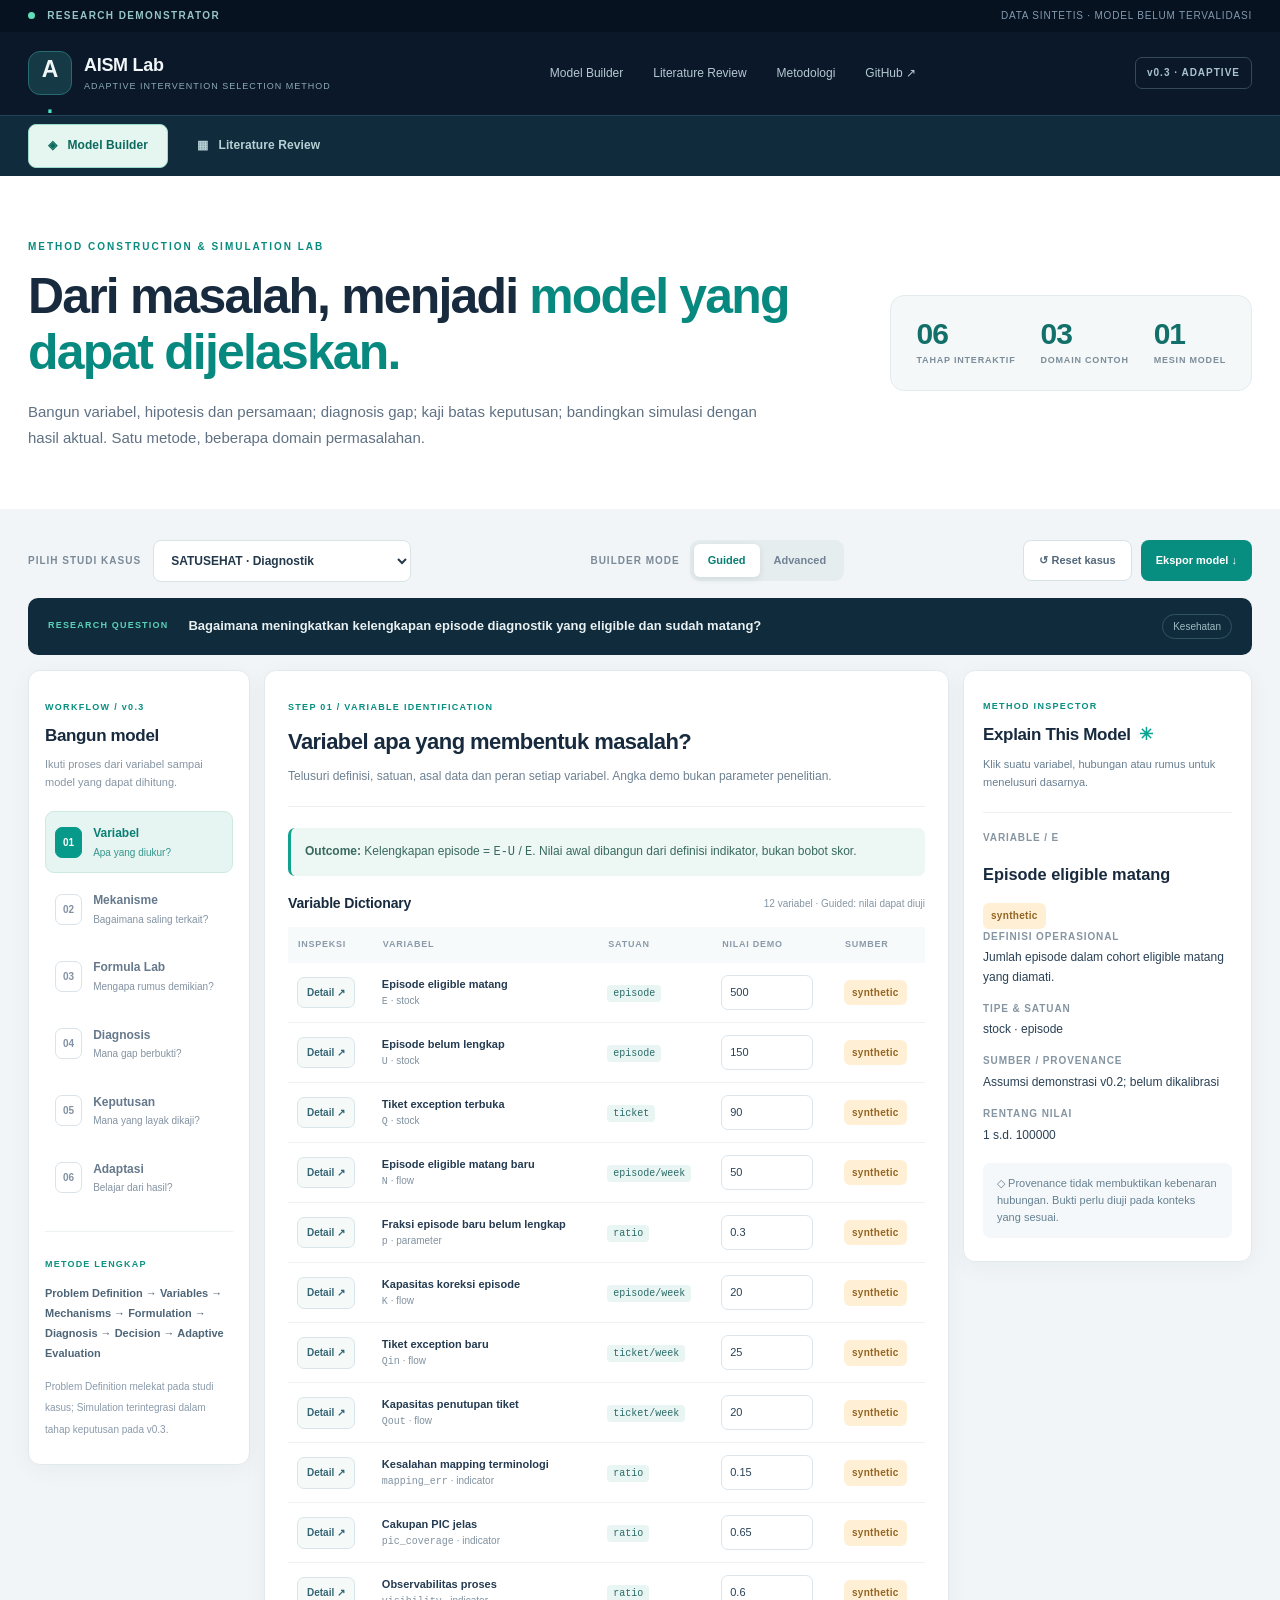
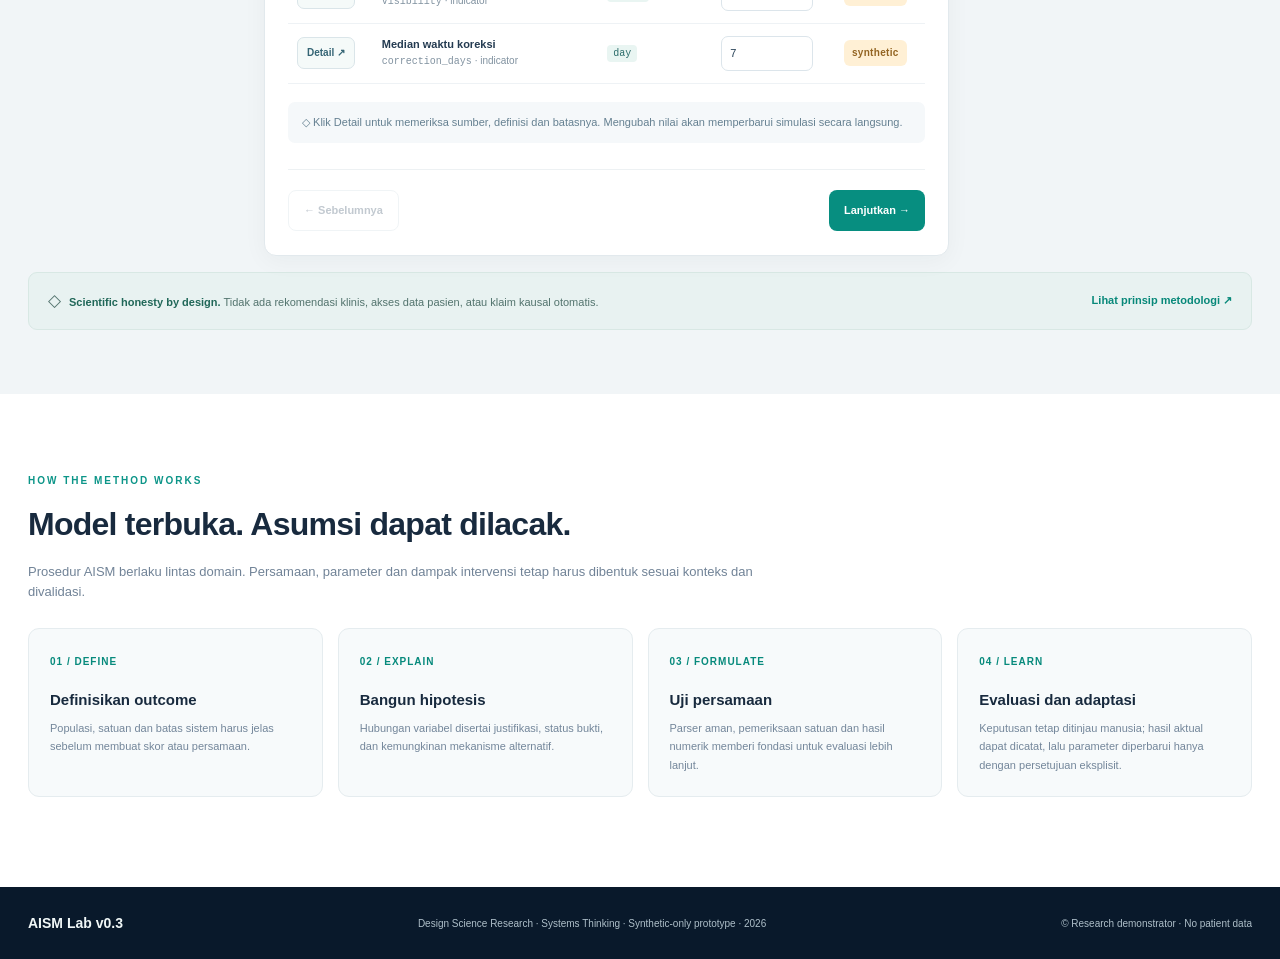
==== legacy.html @ 064d6d62 "Preserve original six-stage research model builder as legacy lab" ====
<!doctype html>
<html lang="id">
<head>
  <meta charset="utf-8">
  <meta name="viewport" content="width=device-width,initial-scale=1">
  <meta name="theme-color" content="#0B1829">
  <meta name="description" content="AISM Lab v0.3: bangun variabel, hipotesis mekanisme, persamaan dan simulasi intervensi secara transparan.">
  <title>AISM Lab v0.3 — Explainable Intervention Decision Lab</title>
  <link rel="stylesheet" href="./styles.css">
  <link rel="stylesheet" href="./mobile.css">
</head>
<body>
  <div class="notice"><span class="live-dot"></span> RESEARCH DEMONSTRATOR <span class="notice-right">DATA SINTETIS · MODEL BELUM TERVALIDASI</span></div>
  <header class="header">
    <div class="shell head-inner">
      <a class="identity" href="./"><span class="mark">A<span>.</span></span><span class="brand-copy"><strong>AISM Lab</strong><small>ADAPTIVE INTERVENTION SELECTION METHOD</small></span></a>
      <nav class="head-nav"><a href="#builder">Model Builder</a><a href="./literature.html">Literature Review</a><a href="#method">Metodologi</a><a href="https://github.com/bofandra/aism" target="_blank" rel="noopener noreferrer">GitHub ↗</a></nav>
      <span class="version">v0.3 · ADAPTIVE</span>
    </div>
  </header>
  <nav class="page-tabs" aria-label="Halaman AISM Lab"><div class="shell page-tabs-inner"><a class="page-tab current" aria-current="page" href="./#builder">◈ &nbsp; Model Builder</a><a class="page-tab" href="./literature.html">▦ &nbsp; Literature Review</a></div></nav>
  <main>
    <section class="intro shell">
      <div class="intro-text"><span class="eyebrow">METHOD CONSTRUCTION & SIMULATION LAB</span><h1>Dari masalah, menjadi <em>model yang dapat dijelaskan.</em></h1><p>Bangun variabel, hipotesis dan persamaan; diagnosis gap; kaji batas keputusan; bandingkan simulasi dengan hasil aktual. Satu metode, beberapa domain permasalahan.</p><a class="btn btn-primary mobile-start" href="#builder">Mulai simulasi →</a><a class="btn btn-outline mobile-start" href="./literature.html" style="margin-left:8px">Review novelty ↗</a></div>
      <div class="intro-metrics"><div><strong>06</strong><span>TAHAP INTERAKTIF</span></div><div><strong>03</strong><span>DOMAIN CONTOH</span></div><div><strong>01</strong><span>MESIN MODEL</span></div></div>
    </section>
    <section class="lab-section" id="builder">
      <div class="shell">
        <div class="lab-toolbar">
          <div class="choose"><label for="domain">PILIH STUDI KASUS</label><select id="domain" aria-label="Pilih domain contoh"><option value="satusehat">SATUSEHAT · Diagnostik</option><option value="education">Pendidikan · Retensi Mahasiswa</option><option value="logistics">Logistik · Pengiriman Tepat Waktu</option></select></div>
          <div class="mode-switch"><span>BUILDER MODE</span><div class="segmented"><button id="guided" class="selected" type="button" aria-pressed="true">Guided</button><button id="advanced" type="button" aria-pressed="false">Advanced</button></div></div>
          <div class="toolbar-actions"><button id="reset" class="btn btn-outline" type="button">↺ Reset kasus</button><button id="export" class="btn btn-primary" type="button">Ekspor model ↓</button></div>
        </div>
        <div class="question-strip"><span class="question-index">RESEARCH QUESTION</span><strong id="question"></strong><span class="question-meta" id="case-sector"></span></div>
        <div class="lab-layout">
          <aside class="stepper panel" aria-label="Tahap AISM">
            <span class="section-kicker">WORKFLOW / v0.3</span>
            <h2>Bangun model</h2>
            <p>Ikuti proses dari variabel sampai model yang dapat dihitung.</p>
            <div class="mobile-step-progress" id="mobile-step-progress" aria-live="polite">Tahap 1 dari 6</div>
            <div class="steps">
              <button type="button" data-step="variables" class="active"><span>01</span><span><strong>Variabel</strong><small>Apa yang diukur?</small></span></button>
              <button type="button" data-step="mechanisms"><span>02</span><span><strong>Mekanisme</strong><small>Bagaimana saling terkait?</small></span></button>
              <button type="button" data-step="formulas"><span>03</span><span><strong>Formula Lab</strong><small>Mengapa rumus demikian?</small></span></button>
              <button type="button" data-step="diagnosis"><span>04</span><span><strong>Diagnosis</strong><small>Mana gap berbukti?</small></span></button>
              <button type="button" data-step="interventions"><span>05</span><span><strong>Keputusan</strong><small>Mana yang layak dikaji?</small></span></button>
              <button type="button" data-step="evaluation"><span>06</span><span><strong>Adaptasi</strong><small>Belajar dari hasil?</small></span></button>
            </div>
            <div class="side-promo"><span>METODE LENGKAP</span><p>Problem Definition → Variables → Mechanisms → Formulation → Diagnosis → Decision → Adaptive Evaluation</p><small>Problem Definition melekat pada studi kasus; Simulation terintegrasi dalam tahap keputusan pada v0.3.</small></div>
          </aside>
          <section class="main-panel panel" aria-live="polite">
            <div class="workspace-head"><span class="section-kicker" id="step-tag">STEP 01 / VARIABLE IDENTIFICATION</span><h2 id="step-title">Variabel apa yang membentuk masalah?</h2><p id="step-description"></p></div>
            <div id="work-area"></div>
            <div class="stage-nav"><button id="prev" class="btn btn-outline" type="button">← Sebelumnya</button><button id="next" class="btn btn-primary" type="button">Lanjutkan →</button></div>
          </section>
          <button type="button" id="inspector-backdrop" class="inspector-backdrop" aria-label="Tutup panel penjelasan" tabindex="-1"></button>
          <aside class="inspector panel" id="inspector" aria-label="Penjelasan metodologis" tabindex="-1">
            <div class="inspector-head"><button type="button" id="inspector-close" class="inspector-close" aria-label="Tutup penjelasan">✕ <span>Tutup</span></button><span class="section-kicker">METHOD INSPECTOR</span><h2 id="inspector-heading">Explain This Model <span>✳</span></h2><p>Klik suatu variabel, hubungan atau rumus untuk menelusuri dasarnya.</p></div>
            <div id="inspector-body"></div>
          </aside>
        </div>
        <div id="alerts" aria-live="polite"></div>
        <div class="bottom-strip"><div><span class="shield">◇</span><strong>Scientific honesty by design.</strong> Tidak ada rekomendasi klinis, akses data pasien, atau klaim kausal otomatis.</div><a href="#method">Lihat prinsip metodologi ↗</a></div>
      </div>
    </section>
    <section id="method" class="method shell">
      <div class="section-heading"><span class="eyebrow dark">HOW THE METHOD WORKS</span><h2>Model terbuka. Asumsi dapat dilacak.</h2><p>Prosedur AISM berlaku lintas domain. Persamaan, parameter dan dampak intervensi tetap harus dibentuk sesuai konteks dan divalidasi.</p></div>
      <div class="method-grid">
        <article><span>01 / DEFINE</span><h3>Definisikan outcome</h3><p>Populasi, satuan dan batas sistem harus jelas sebelum membuat skor atau persamaan.</p></article>
        <article><span>02 / EXPLAIN</span><h3>Bangun hipotesis</h3><p>Hubungan variabel disertai justifikasi, status bukti, dan kemungkinan mekanisme alternatif.</p></article>
        <article><span>03 / FORMULATE</span><h3>Uji persamaan</h3><p>Parser aman, pemeriksaan satuan dan hasil numerik memberi fondasi untuk evaluasi lebih lanjut.</p></article>
        <article><span>04 / LEARN</span><h3>Evaluasi dan adaptasi</h3><p>Keputusan tetap ditinjau manusia; hasil aktual dapat dicatat, lalu parameter diperbarui hanya dengan persetujuan eksplisit.</p></article>
      </div>
    </section>
  </main>
  <footer><div class="shell"><strong>AISM Lab v0.3</strong><span>Design Science Research · Systems Thinking · Synthetic-only prototype · 2026</span><span>© Research demonstrator · No patient data</span></div></footer>
  <script type="module" src="./src/ui.mjs"></script>
  <script>if(location.hash==="#literature")location.replace("./literature.html");</script>
</body>
</html>
---- styles.css ----
:root{--navy:#0b1829;--navy2:#112b3d;--teal:#0b9383;--teal2:#dff5ee;--text:#182a3e;--sub:#637489;--line:#e2e9ed;--bg:#f1f5f7;--white:#fff;--warn:#a97831;--bad:#b45651;--shadow:0 5px 25px rgba(13,36,57,.045)}
*{box-sizing:border-box}html{scroll-behavior:smooth}body{font:14px/1.55 Inter,ui-sans-serif,-apple-system,BlinkMacSystemFont,"Segoe UI",sans-serif;background:#fff;color:var(--text);margin:0}input,select,button,textarea{font:inherit}button{cursor:pointer}a{color:inherit;text-decoration:none}button:focus-visible,a:focus-visible,input:focus-visible,select:focus-visible,textarea:focus-visible{outline:3px solid #38c6b4;outline-offset:2px}.shell{width:min(1370px,calc(100% - 56px));margin:auto}.notice{background:#071221;color:#95c5c4;font-size:10px;letter-spacing:1.4px;font-weight:750;padding:8px max(28px,calc((100vw - 1370px)/2))}.notice-right{float:right;color:#829aae;font-weight:500;letter-spacing:.8px}.live-dot{display:inline-block;width:7px;height:7px;background:#5fdeb9;border-radius:50%;margin-right:8px}.header{background:var(--navy);color:#f1f6f8}.head-inner{min-height:83px;display:flex;align-items:center;justify-content:space-between;gap:20px}.identity{display:flex;gap:12px;align-items:center}.mark{background:#163a45;border:1px solid #286a72;width:44px;height:44px;border-radius:12px;display:grid;place-items:center;font-size:23px;font-weight:850}.mark span{color:#4be2c4}.brand-copy strong,.brand-copy small{display:block}.brand-copy strong{font-size:18px;letter-spacing:-.3px}.brand-copy small{font-size:9px;letter-spacing:1px;color:#8daab8}.head-nav{display:flex;gap:30px;font-size:12px;color:#b5c9d2}.head-nav a:hover{color:#55dfc6}.version{border:1px solid #36495c;border-radius:7px;padding:7px 11px;font-size:10px;font-weight:750;letter-spacing:1px;color:#a9c3cc}.intro{display:flex;align-items:center;justify-content:space-between;gap:36px;padding:59px 0 57px}.intro-text{max-width:780px}.eyebrow{color:#088b7e;font-size:10px;font-weight:850;letter-spacing:2px}.intro h1{font-size:clamp(30px,3.9vw,51px);letter-spacing:-1.8px;line-height:1.12;margin:13px 0 18px}.intro h1 em{font-style:normal;color:#07897f}.intro p{color:#5f7183;max-width:745px;font-size:15px;line-height:1.75;margin:0}.intro-metrics{display:flex;gap:25px;background:#f4f8f8;padding:23px 25px;border:1px solid #e4ebee;border-radius:14px;flex:none}.intro-metrics div{display:grid;gap:5px;min-width:68px}.intro-metrics strong{font-size:30px;line-height:1;font-weight:800;letter-spacing:-1px;color:#126f69}.intro-metrics span{font-size:9px;letter-spacing:.8px;color:#7c8c99;font-weight:800;white-space:nowrap}.lab-section{background:var(--bg);padding:31px 0 64px}.lab-toolbar{display:flex;justify-content:space-between;align-items:center;gap:20px;flex-wrap:wrap;margin-bottom:16px}.choose{display:flex;align-items:center;gap:12px}.choose label,.mode-switch>span{font-size:10px;letter-spacing:1px;font-weight:850;color:#7b8a98}.choose select{border:1px solid #d9e4e7;border-radius:8px;background:#fff;color:#23384b;font-size:12px;font-weight:750;padding:12px 28px 12px 13px;min-width:235px}.mode-switch{display:flex;align-items:center;gap:10px}.segmented{display:flex;background:#e5edef;padding:4px;border-radius:9px}.segmented button{background:transparent;border:0;padding:8px 14px;border-radius:6px;color:#718294;font-weight:750;font-size:11px}.segmented button.selected{background:#fff;color:#087e73;box-shadow:0 2px 7px #091e2b18}.toolbar-actions{display:flex;gap:9px}.btn{border:0;background:#fff;border-radius:8px;padding:11px 15px;font-size:11px;font-weight:800;display:inline-flex;align-items:center;gap:8px;justify-content:center;white-space:nowrap}.btn-primary{background:#078e80;color:#fff}.btn-primary:hover{background:#087d72}.btn-outline{background:#fff;border:1px solid #d7e2e7;color:#52677b}.btn-outline:hover{background:#f9fcfd}.btn:disabled{opacity:.35;cursor:not-allowed}.question-strip{background:#102b3b;color:#e8f0f2;border-radius:10px;padding:16px 20px;display:flex;align-items:center;gap:20px;margin-bottom:15px}.question-index{letter-spacing:1.2px;font-size:9px;font-weight:850;color:#5ad0b8;white-space:nowrap}.question-strip strong{font-size:13px;font-weight:600;flex:1}.question-meta{color:#9fbdc4;border:1px solid #315364;padding:4px 10px;border-radius:20px;font-size:10px;white-space:nowrap}.lab-layout{display:grid;grid-template-columns:222px minmax(0,1fr) 289px;gap:14px;align-items:start}.panel{background:var(--white);border:1px solid var(--line);border-radius:12px;box-shadow:var(--shadow)}.stepper{padding:24px 16px}.section-kicker{font-size:9px;letter-spacing:1.3px;color:#078f80;font-weight:850}.stepper h2,.inspector h2{font-size:17px;letter-spacing:-.35px;margin:6px 0 7px}.stepper>p,.inspector-head>p{font-size:11px;color:#8695a3;line-height:1.6;margin:0 0 20px}.steps{display:grid;gap:5px}.steps button{padding:12px 9px;border:1px solid transparent;background:transparent;width:100%;border-radius:9px;display:flex;align-items:center;gap:11px;text-align:left;color:#66798c}.steps button:hover{background:#f6f9fb}.steps button.active{background:#e7f5f2;border-color:#cbeae2;color:#087f72}.steps button>span:first-child{font-size:10px;border:1px solid #d9e3e9;border-radius:7px;padding:7px;font-weight:850;color:#8392a3}.steps button.active>span:first-child{background:#079989;color:#fff;border-color:#079989}.steps strong,.steps small{display:block}.steps strong{font-size:12px}.steps small{font-size:10px;opacity:.8;margin-top:2px}.side-promo{border-top:1px solid #edf2f3;margin-top:22px;padding-top:20px}.side-promo>span{font-size:9px;color:#0c9081;letter-spacing:1.2px;font-weight:850}.side-promo p{font-size:11px;color:#4e6578;font-weight:700;line-height:1.8}.side-promo small{color:#8a9aaa;font-size:10px}.main-panel{min-height:610px;padding:24px 23px}.workspace-head{border-bottom:1px solid #edf0f3;padding-bottom:19px;margin-bottom:21px}.workspace-head h2{font-size:22px;letter-spacing:-.55px;margin:8px 0}.workspace-head p{font-size:12px;color:#6e8192;line-height:1.65;margin:0}.inspector{padding:23px 19px;position:sticky;top:15px}.inspector h2{display:flex;align-items:center;gap:8px}.inspector h2 span{color:#0ca393}.inspector-head{border-bottom:1px solid #edf0f3;margin-bottom:17px}.inspector p{font-size:11px;color:#687e90;line-height:1.67}.inspector .field{margin-bottom:14px}.inspection-label{font-size:10px;letter-spacing:.9px;text-transform:uppercase;font-weight:850;color:#8595a2}.inspection-value{font-size:12px;color:#2a4055;line-height:1.6;margin:4px 0 12px;overflow-wrap:anywhere}.explain-callout{background:#eaf8f3;border-left:3px solid #0ba68f;border-radius:6px;padding:12px;color:#34685f;font-size:11px;line-height:1.7}.badge{display:inline-flex;border-radius:6px;background:#eef3f5;color:#567085;font-size:10px;font-weight:850;padding:5px 8px;letter-spacing:.3px}.badge.synthetic{background:#fff0d5;color:#936422}.badge.valid{background:#e4f6ed;color:#167960}.badge.hypo{background:#eaf1f9;color:#486a9b}.box-title{display:flex;align-items:center;justify-content:space-between;gap:10px;margin:15px 0 12px}.box-title h3{font-size:14px;letter-spacing:-.15px;margin:0}.box-title small{font-size:10px;color:#8496a4}.intro-card{background:#edf7f4;border-left:3px solid #12a18e;padding:14px;border-radius:7px;color:#38695f;font-size:12px;margin-bottom:17px;line-height:1.65}.table-wrap{overflow-x:auto}.data-table{width:100%;border-collapse:collapse;min-width:510px;text-align:left}.data-table th{font-size:9px;letter-spacing:.75px;color:#8b9aa8;text-transform:uppercase;background:#f7fafb;font-weight:850;padding:11px 10px}.data-table td{font-size:11px;padding:12px 9px;border-bottom:1px solid #eef2f5;vertical-align:middle}.data-table tr:hover td{background:#fbfdfc}.data-table strong{font-size:11px;color:#243b51}.data-table small{font-size:10px;color:#8192a0;display:block}.code-tag{font:10px ui-monospace,SFMono-Regular,Consolas,monospace;color:#2a6b69;background:#e9f5f2;padding:3px 6px;border-radius:4px;display:inline-block}.value-input{width:92px;padding:8px;border-radius:7px;border:1px solid #dce5eb;color:#284257;background:#fff;font-size:11px}.value-input:disabled{background:#f6f9fa;color:#667a8b;border-color:#e8eef1}.text-field{width:100%;border:1px solid #d5e3e8;background:#fff;color:#273e52;padding:10px 12px;border-radius:7px;font-size:12px;min-width:0}.text-area{min-height:70px;resize:vertical}.mini-btn{border:1px solid #dae5e9;color:#356575;background:#f5faf9;border-radius:7px;font-size:10px;font-weight:750;padding:7px 9px}.mini-btn.danger{color:#a55252;background:#fff8f7;border-color:#ead6d4}.mini-btn:disabled{opacity:.4}.row-actions{display:flex;gap:5px;flex-wrap:wrap}.form-grid{display:grid;grid-template-columns:1fr 1fr;gap:12px}.form-grid label{display:block;font-size:10px;font-weight:800;color:#718698;margin-bottom:6px}.form-grid .full{grid-column:1/-1}.edit-box{margin-top:20px;background:#f8fafb;border:1px solid #e7eef2;border-radius:10px;padding:16px}.edit-box h3{font-size:13px;margin:0 0 13px}.step-summary{display:flex;align-items:center;gap:8px;margin:18px 0 0;padding:12px 14px;border-radius:7px;background:#f5f8fa;font-size:11px;color:#658091}.stage-nav{display:flex;justify-content:space-between;gap:10px;border-top:1px solid #edf1f3;margin-top:26px;padding-top:20px}.edge-list,.formula-list,.intervention-list{display:grid;gap:10px}.edge-card,.formula-card,.intervention-card{border:1px solid #e0e9ed;border-radius:9px;padding:14px;display:grid;gap:9px;background:#fff}.edge-card.selected,.formula-card.selected,.intervention-card.selected{border-color:#35b9a5;box-shadow:0 0 0 2px #16a89114}.edge-chain{display:flex;align-items:center;gap:8px;font-size:12px;flex-wrap:wrap}.edge-chain strong{background:#f0f6f8;padding:6px 8px;border-radius:6px;font-family:ui-monospace,SFMono-Regular,Consolas,monospace;font-size:10px}.edge-chain .positive{color:#087e6c}.edge-chain .negative{color:#a86c30}.muted{color:#7a8d9c}.small{font-size:10px}.edge-card p,.formula-card p,.intervention-card p{color:#718496;font-size:11px;margin:0;line-height:1.55}.formula-card code{display:block;padding:11px;border-radius:6px;background:#10293b;color:#9cf2dc;font:12px/1.6 ui-monospace,Consolas,monospace;overflow-wrap:anywhere}.formula-card .formula-input{font:11px ui-monospace,Consolas,monospace}.card-top{display:flex;align-items:start;justify-content:space-between;gap:10px}.card-top h3{font-size:12px;margin:0}.card-top .small{white-space:nowrap}.edge-editor{display:grid;gap:10px}.editor-flex{display:flex;flex-wrap:wrap;gap:10px;align-items:center}.editor-flex>*{flex:1;min-width:100px}.helper-text{font-size:10px;color:#8798a5;margin-top:8px;line-height:1.55}.lineage-list{display:grid;gap:7px;margin:14px 0}.lineage-item{display:flex;gap:8px;align-items:center;background:#f4f8fa;border:1px solid #e9f0f3;padding:8px;border-radius:6px;font-size:10px}.lineage-item span:last-child{margin-left:auto;color:#80919c}.alert{border:1px solid;border-radius:9px;padding:11px 13px;font-size:11px;line-height:1.55;margin:8px 0}.alert.error{background:#fff0ef;border-color:#efd2d0;color:#a7524c}.alert.warning{background:#fff8ed;border-color:#f1e2c9;color:#9a712f}.alert.pass{background:#eaf8f1;border-color:#cdeada;color:#19765a}.diagnostic-list{max-height:200px;overflow:auto}.chart-card{background:#fcfefe;border:1px solid #e5edf1;padding:16px;border-radius:10px;margin-top:16px}.chart-card svg{width:100%;height:auto;display:block}.legend{display:flex;align-items:center;gap:14px;flex-wrap:wrap;font-size:10px;color:#687f90;margin-bottom:10px}.legend-chip{display:inline-flex;align-items:center;gap:5px}.swatch{display:inline-block;width:14px;height:3px;background:#94a7b8;border-radius:5px}.scenario-grid{display:grid;grid-template-columns:repeat(2,minmax(0,1fr));gap:11px}.scenario{border:1px solid #e0e8ec;border-radius:9px;padding:13px;background:#fff}.scenario.primary{border-color:#82d8c7;background:#f2fcf8}.scenario strong{font-size:12px;display:block;margin:6px 0}.scenario .value{font-size:26px;letter-spacing:-.8px;font-weight:800}.scenario small{color:#72869a}.scenario p{margin:6px 0 0;color:#697d91;font-size:10px}.assumption-list{display:flex;flex-wrap:wrap;gap:6px;margin-top:9px}.assumption-list span{background:#eaf3f5;border-radius:4px;padding:4px 6px;font-family:monospace;color:#466477;font-size:10px}.action-footer{display:flex;gap:8px;flex-wrap:wrap;align-items:center;margin-top:14px}.grid-2{display:grid;grid-template-columns:1fr 1fr;gap:12px}.metric{border:1px solid #e5edf0;background:#f8fafb;border-radius:9px;padding:13px}.metric label{font-size:10px;color:#7a8b9a;display:block}.metric strong{font-size:22px}.metric p{font-size:10px;color:#7f90a1;margin:0}.bottom-strip{margin-top:16px;display:flex;justify-content:space-between;gap:15px;align-items:center;background:#e8f2f1;border:1px solid #d8e8e4;padding:15px 19px;border-radius:9px;color:#52736d;font-size:11px}.bottom-strip strong{color:#206758}.bottom-strip a{color:#078879;white-space:nowrap;font-weight:800}.shield{font-size:17px;margin-right:8px}.method{padding:75px 0 90px}.eyebrow.dark{color:#0c9588}.section-heading h2{font-size:32px;letter-spacing:-.75px;margin:9px 0}.section-heading p{max-width:760px;color:#718397;font-size:13px}.method-grid{display:grid;grid-template-columns:repeat(4,1fr);gap:15px;margin-top:25px}.method-grid article{border:1px solid #e5ecef;background:#f7fafb;padding:21px;border-radius:11px}.method-grid article span{color:#078a7c;font-size:10px;font-weight:850;letter-spacing:1px}.method-grid article h3{font-size:15px;margin:17px 0 7px}.method-grid article p{font-size:11px;color:#73869a;margin:0;line-height:1.7}footer{background:#09192b;color:#aebfc9;padding:26px 0}footer .shell{display:flex;justify-content:space-between;align-items:center;gap:16px;font-size:10px}footer strong{font-size:14px;color:#f0f7f7}
@media(max-width:1260px){.lab-layout{grid-template-columns:204px minmax(0,1fr)}.inspector{grid-column:2;position:static}.main-panel{min-height:0}.intro-metrics{gap:10px}.intro-metrics strong{font-size:25px}}
@media(max-width:850px){.shell{width:min(100% - 30px,1370px)}.intro{display:block;padding:42px 0}.intro-metrics{margin-top:23px;justify-content:space-around}.lab-layout{grid-template-columns:1fr}.stepper{padding:15px}.stepper h2,.stepper>p,.side-promo{display:none}.steps{display:flex;overflow-x:auto}.steps button{min-width:140px}.inspector{grid-column:auto}.head-nav{display:none}.lab-toolbar{gap:12px}.question-strip{flex-wrap:wrap}.method-grid{grid-template-columns:repeat(2,1fr)}}
@media(max-width:580px){.notice-right{display:none}.notice{padding:9px 15px}.head-inner{min-height:70px}.brand-copy strong{font-size:14px}.brand-copy small{display:none}.mark{width:36px;height:36px;font-size:19px}.version{font-size:8px}.intro h1{font-size:33px}.intro p{font-size:13px}.intro-metrics{padding:15px}.intro-metrics span{font-size:7px}.lab-toolbar,.choose,.mode-switch{width:100%}.choose{flex-wrap:wrap}.choose select{width:100%}.toolbar-actions{width:100%}.toolbar-actions .btn{flex:1}.mode-switch{justify-content:space-between}.question-meta{display:none}.main-panel,.inspector{padding:17px}.workspace-head h2{font-size:19px}.form-grid,.scenario-grid,.grid-2{grid-template-columns:1fr}.method-grid{grid-template-columns:1fr}.bottom-strip,footer .shell{display:block}.bottom-strip a{display:block;margin-top:10px}footer span{display:block;margin-top:9px}}
@media(prefers-reduced-motion:reduce){html{scroll-behavior:auto}}


/* Site-level workspace tabs: separate builder and literature pages, always available on mobile. */
.page-tabs{background:#102b3b;border-top:1px solid #234356}
.page-tabs-inner{display:flex;gap:9px;align-items:center;padding:8px 0;overflow-x:auto;scrollbar-width:thin}
.page-tab{display:inline-flex;gap:6px;align-items:center;justify-content:center;flex:0 0 auto;min-height:44px;padding:10px 19px;border:1px solid transparent;border-radius:8px;color:#b6d0d5;font-size:12px;font-weight:800;letter-spacing:.1px;transition:background .15s ease}
.page-tab:hover{color:#fff;background:#1c4654}
.page-tab.current{color:#0d695e;background:#e4f6ef;border-color:#9cdacb}
.page-tab:focus-visible{outline:3px solid #4ce1c3;outline-offset:2px}
@media(max-width:580px){.page-tabs-inner{gap:6px;padding:7px 0}.page-tab{min-height:45px;padding:11px 12px;font-size:12px}.page-tab{flex:1 0 auto}}
---- mobile.css ----
/* AISM Lab v0.2.1 — mobile-first usability layer; core simulation untouched */
.mobile-start,.mobile-step-progress,.variable-cards,.inspector-close,.inspector-backdrop{display:none}
.mobile-start{width:max-content;margin-top:17px}
.variable-cards{gap:11px}
.variable-card{border:1px solid #dde8ec;background:#fff;padding:15px;border-radius:12px;min-width:0}
.variable-card-head{display:flex;align-items:flex-start;justify-content:space-between;gap:10px}
.variable-card-head h3{font-size:14px;line-height:1.4;margin:6px 0 4px;color:#243b51}
.variable-card-head .code-tag{font-size:11px}
.variable-card-sub{font-size:11px;color:#758898;line-height:1.5}
.variable-card-values{display:flex;flex-wrap:wrap;gap:10px;justify-content:space-between;align-items:center;margin-top:14px}
.variable-card-values .value-input{width:min(100%,158px);min-height:44px;font-size:16px}
.variable-card .row-actions{margin-top:13px;align-items:center;justify-content:space-between}
.variable-card .badge{font-size:10px}
.chart-scroll{max-width:100%;overflow-x:auto;overscroll-behavior-inline:contain;scrollbar-width:thin}
.chart-scroll svg{display:block}
.chart-hint{display:none;font-size:11px;color:#73879b;margin:7px 0 0}
.inspector-backdrop{border:0}
.inspector-close{border:1px solid #dce7ea;border-radius:8px;padding:8px 12px;background:#f4f9f9;color:#236a64;align-items:center;gap:8px;font-size:13px;font-weight:700}
.draft-info{font-size:11px;color:#69887e;line-height:1.5}
#alerts:empty{display:none}
#alerts .alert{display:flex;justify-content:space-between;align-items:center;gap:12px;flex-wrap:wrap}
#alerts .alert .mini-btn{min-width:95px}
@media(max-width:850px){
  .shell{width:calc(100% - 30px)}
  .intro{padding:29px 0 31px}
  .intro h1{font-size:clamp(28px,7vw,40px)}
  .intro-metrics{margin-top:17px}
  .mobile-start{display:inline-flex;min-height:44px;font-size:13px}
  .lab-section{padding-top:21px}
  .lab-layout{grid-template-columns:minmax(0,1fr)}
  .main-panel,.stepper{min-width:0}
  .stepper{padding:13px 11px}
  .mobile-step-progress{display:block;font-size:12px;font-weight:800;color:#167a71;padding:2px 8px 10px}
  .steps{scroll-snap-type:x proximity;scroll-padding-inline:12px;scrollbar-width:thin;gap:5px}
  .steps button{min-height:48px;scroll-snap-align:center}
  .inspector{display:none}
  .inspector.mobile-open{display:block;position:fixed;z-index:1002;left:0;right:0;bottom:0;top:auto;width:100%;max-height:min(86dvh,850px);max-height:min(86vh,850px);overflow-y:auto;overscroll-behavior:contain;border-radius:20px 20px 0 0;border:1px solid #cbdedc;box-shadow:0 -14px 60px rgba(8,30,45,.32);padding:22px 22px calc(24px + env(safe-area-inset-bottom));grid-column:auto}
  @supports(height:100dvh){.inspector.mobile-open{max-height:86dvh}}
  .inspector-backdrop.mobile-open{display:block;position:fixed;z-index:1001;inset:0;background:rgba(7,23,37,.59);width:100%;height:100%;cursor:pointer}
  .inspector-close{display:inline-flex;float:right;min-height:44px;min-width:86px;justify-content:center}
  .inspector-head{min-height:90px}
  body.sheet-open{overflow:hidden}
  .inspector .field{margin-bottom:18px}
  .inspector .inspection-value,.inspector p{font-size:13px}
  .inspector .inspection-label{font-size:11px}
  .steps button{min-width:128px}
  .variable-table{display:none}
  .variable-cards{display:grid}
  .variable-card .mini-btn,.variable-card .value-input{min-height:44px}
  .chart-scroll svg{width:720px!important;min-width:720px;max-width:none;height:auto}
  .chart-hint{display:block}
  .chart-card{padding:12px}
  .chart-card .legend{gap:10px;font-size:12px}
  .chart-card .box-title{align-items:flex-start;flex-wrap:wrap}
  .stage-nav{gap:10px;position:sticky;bottom:0;z-index:5;background:#fff;padding:14px 0 calc(12px + env(safe-area-inset-bottom));box-shadow:0 -10px 16px rgba(255,255,255,.92)}
  .main-panel.evaluation-mode .stage-nav{position:static;box-shadow:none}
  .btn,.mini-btn,.segmented button,.steps button,.toolbar-actions button{min-height:44px}
  .mini-btn{padding:10px 12px;font-size:12px}
  .btn{font-size:12px}
  .text-field,.value-input,.formula-card .formula-input{font-size:16px;min-height:44px}
  .formula-card code{font-size:13px;line-height:1.75;white-space:normal}
  .formula-card .formula-input{width:100%;min-height:77px;resize:vertical;line-height:1.5;overflow-wrap:anywhere}
  .edge-card,.formula-card,.intervention-card{padding:15px}
  .formula-card .card-top{align-items:flex-start;flex-wrap:wrap}
  .code-tag{font-size:11px;overflow-wrap:anywhere;max-width:100%}
  .lineage-item{flex-wrap:wrap}
  .lineage-item span:last-child{margin-left:0}
  .data-table th,.data-table td{font-size:12px;padding:12px}
  .data-table th{white-space:nowrap}
  .table-wrap:not(.variable-table){overflow-x:auto;scrollbar-width:thin;max-width:100%}
  .step-summary{line-height:1.6}
}
@media(max-width:580px){
  .shell{width:calc(100% - 24px)}
  .intro h1{font-size:32px;line-height:1.15}
  .intro p{line-height:1.65}
  .intro-metrics{gap:0;padding:15px 8px}
  .intro-metrics div{min-width:0}
  .intro-metrics strong{font-size:22px}
  .intro-metrics span{font-size:8px;letter-spacing:0}
  .intro-metrics div:not(:last-child){padding-right:10px}
  .question-strip{padding:14px 15px;gap:8px}
  .question-strip strong{font-size:13px;flex-basis:100%;line-height:1.5}
  .main-panel{padding:18px 15px}
  .workspace-head{padding-bottom:15px}
  .workspace-head h2{font-size:20px}
  .box-title{flex-wrap:wrap;align-items:flex-start}
  .stage-nav .btn{flex:1;white-space:normal;text-align:center}
  .toolbar-actions .btn{flex:1 1 0}
  .scenario-grid{grid-template-columns:minmax(0,1fr)}
  .scenario .value{font-size:27px}
  .side-promo{display:none}
}
@media(max-width:360px){
  .intro h1{font-size:28px}
  .intro-metrics span{font-size:7px}
  .version{padding:6px;font-size:8px}
  .head-inner{gap:8px}
  .variable-card-values .value-input{width:100%}
}
@media(prefers-reduced-motion:reduce){.steps{scroll-behavior:auto}}
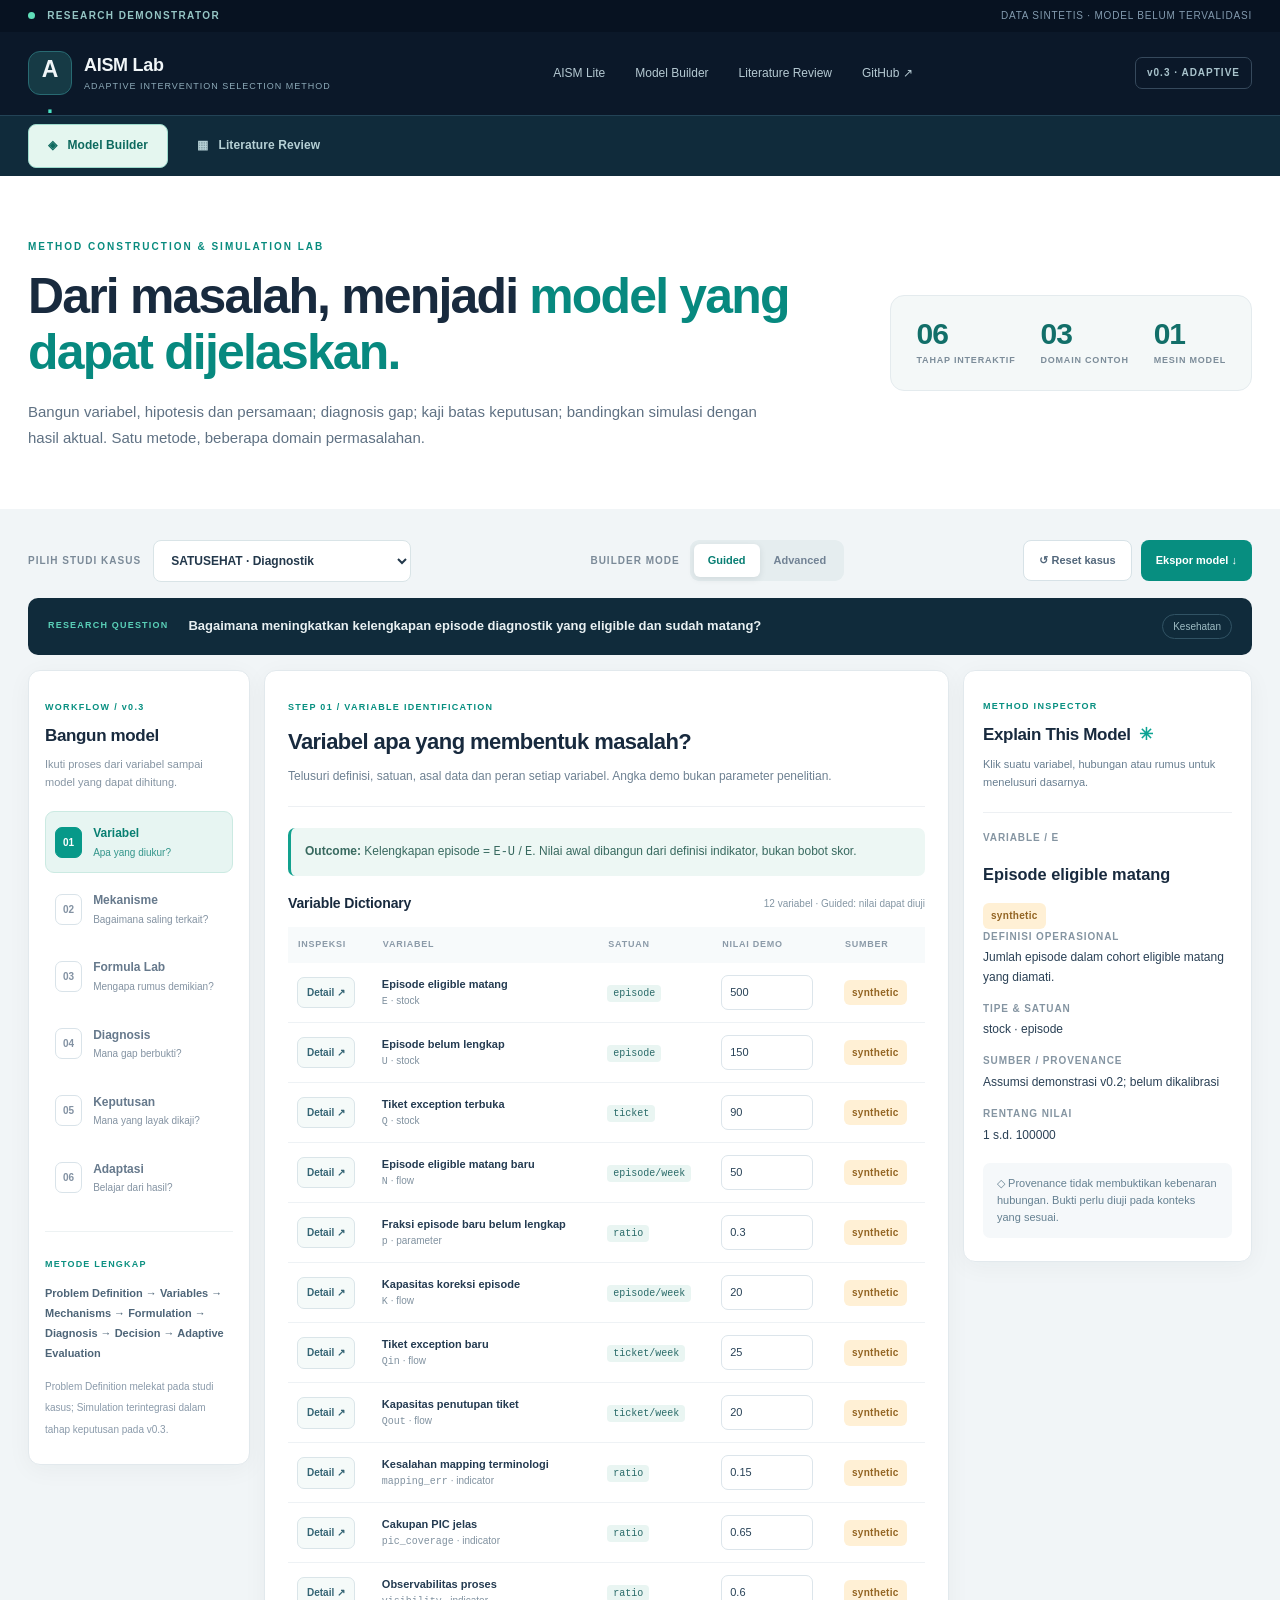
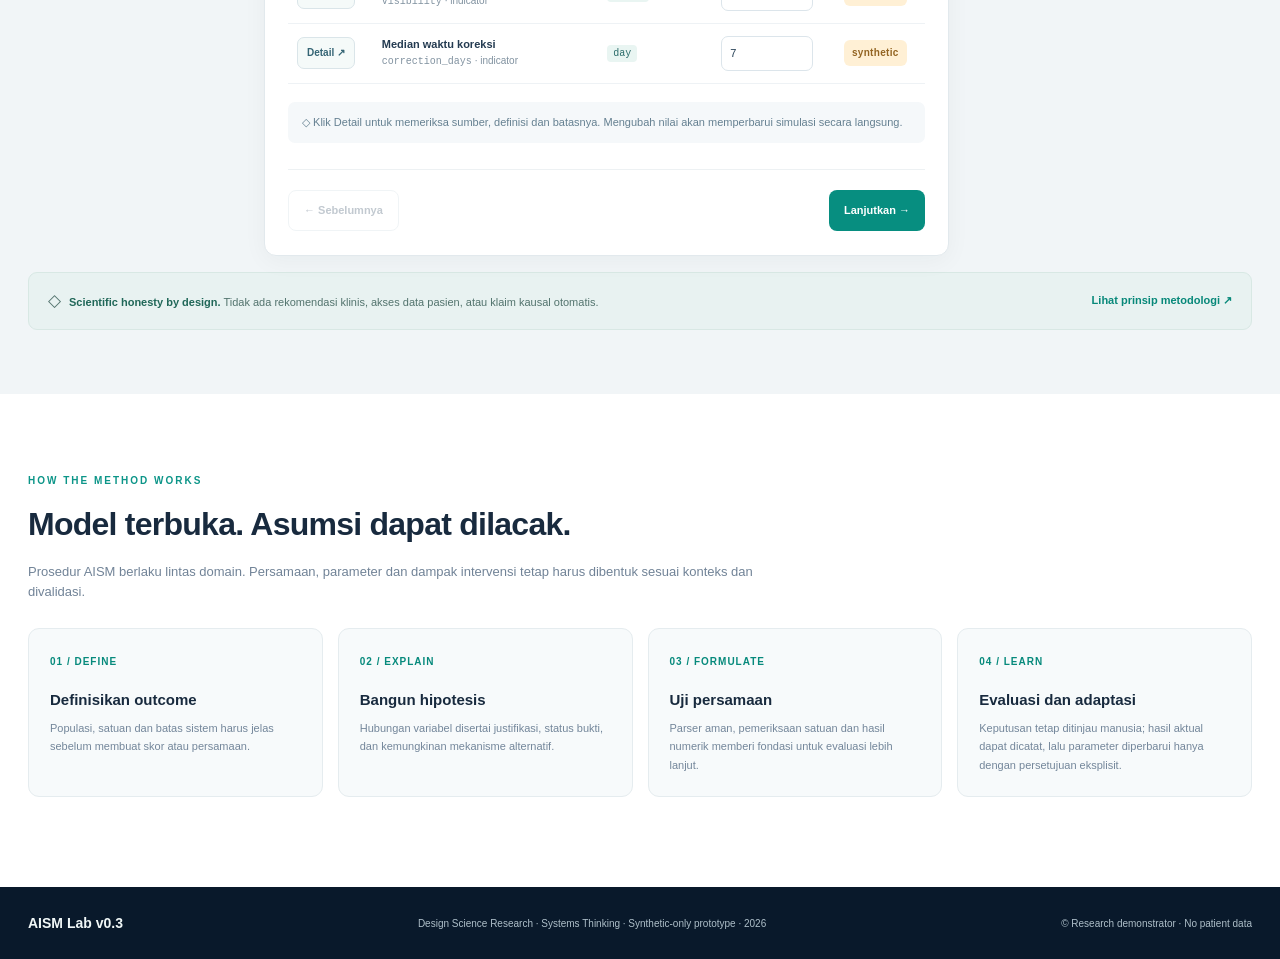
==== commit 23e489a5: "Keep legacy model builder navigation self-contained" ====
--- a/legacy.html
+++ b/legacy.html
@@ -14,11 +14,11 @@
   <header class="header">
     <div class="shell head-inner">
       <a class="identity" href="./"><span class="mark">A<span>.</span></span><span class="brand-copy"><strong>AISM Lab</strong><small>ADAPTIVE INTERVENTION SELECTION METHOD</small></span></a>
-      <nav class="head-nav"><a href="#builder">Model Builder</a><a href="./literature.html">Literature Review</a><a href="#method">Metodologi</a><a href="https://github.com/bofandra/aism" target="_blank" rel="noopener noreferrer">GitHub ↗</a></nav>
+      <nav class="head-nav"><a href="./">AISM Lite</a><a href="#builder">Model Builder</a><a href="./literature.html">Literature Review</a><a href="https://github.com/bofandra/aism" target="_blank" rel="noopener noreferrer">GitHub ↗</a></nav>
       <span class="version">v0.3 · ADAPTIVE</span>
     </div>
   </header>
-  <nav class="page-tabs" aria-label="Halaman AISM Lab"><div class="shell page-tabs-inner"><a class="page-tab current" aria-current="page" href="./#builder">◈ &nbsp; Model Builder</a><a class="page-tab" href="./literature.html">▦ &nbsp; Literature Review</a></div></nav>
+  <nav class="page-tabs" aria-label="Halaman AISM Lab"><div class="shell page-tabs-inner"><a class="page-tab current" aria-current="page" href="./legacy.html#builder">◈ &nbsp; Model Builder</a><a class="page-tab" href="./literature.html">▦ &nbsp; Literature Review</a></div></nav>
   <main>
     <section class="intro shell">
       <div class="intro-text"><span class="eyebrow">METHOD CONSTRUCTION & SIMULATION LAB</span><h1>Dari masalah, menjadi <em>model yang dapat dijelaskan.</em></h1><p>Bangun variabel, hipotesis dan persamaan; diagnosis gap; kaji batas keputusan; bandingkan simulasi dengan hasil aktual. Satu metode, beberapa domain permasalahan.</p><a class="btn btn-primary mobile-start" href="#builder">Mulai simulasi →</a><a class="btn btn-outline mobile-start" href="./literature.html" style="margin-left:8px">Review novelty ↗</a></div>
